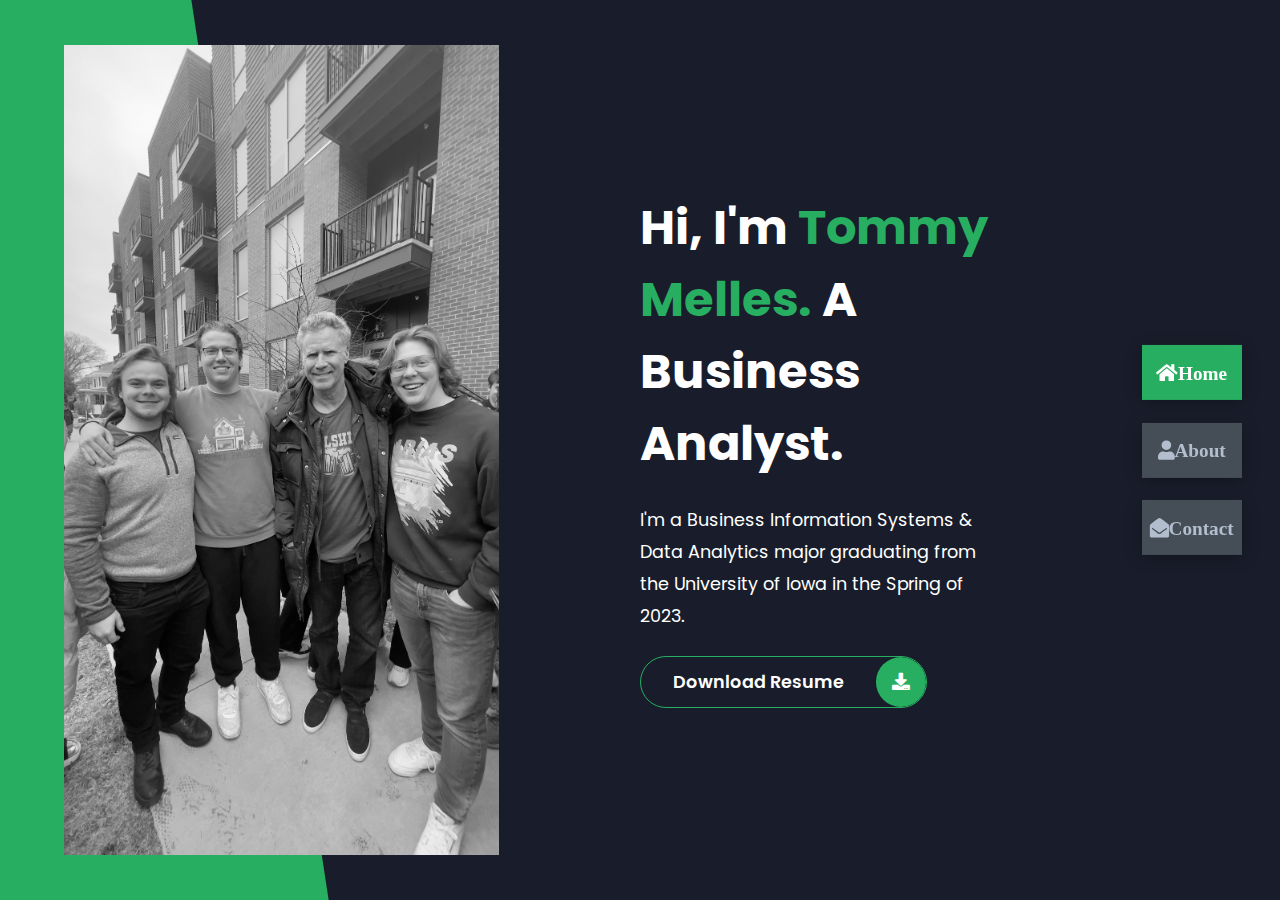
==== index.html @ e0d71892 "fixed resume naming" ====
<!DOCTYPE html>
<html lang="en">
<head>
    <meta charset="UTF-8">
    <meta http-equiv="X-UA-Compatible" content="IE=edge">
    <meta name="viewport" content="width=device-width, initial-scale=1.0">
    <title>Tommy Melles</title>
    <link rel="stylesheet" href="css/style.css">
    <link rel="preconnect" href="https://fonts.googleapis.com">
    <link rel="preconnect" href="https://fonts.gstatic.com" crossorigin>
    <link rel="stylesheet" href="https://cdnjs.cloudflare.com/ajax/libs/font-awesome/5.15.4/css/all.min.css" integrity="sha512-1ycn6IcaQQ40/MKBW2W4Rhis/DbILU74C1vSrLJxCq57o941Ym01SwNsOMqvEBFlcgUa6xLiPY/NS5R+E6ztJQ==" crossorigin="anonymous" referrerpolicy="no-referrer">
    <link href="https://fonts.googleapis.com/css2?family=Poppins:wght@400;500;600;700;800&display=swap" rel="stylesheet">
</head>

<!-- Google tag (gtag.js) -->
<script async src="https://www.googletagmanager.com/gtag/js?id=G-MXN6FZP008"></script>
<script>
  window.dataLayer = window.dataLayer || [];
  function gtag(){dataLayer.push(arguments);}
  gtag('js', new Date());

  gtag('config', 'G-MXN6FZP008');
</script>

<body class="main-content">
    <header class="container header active" id="home">
        <div class="header-content">
            <div class="left-header">
                <div class="h-shape"></div>
                <div class="image">
                    <img src="images/tommy.jpg" alt="">
                </div>
            </div>
            <div class="right-header">
                <h1 class="name">
                    Hi, I'm <span>Tommy Melles.</span>
                    A Business Analyst.
                </h1>
                <p>
                    I'm a Business Information Systems & Data Analytics major 
                    graduating from the University of Iowa in the Spring of 2023.
                </p>
                <div class="btn-con">
                    <a href="Thomas_Melles_Resume.docx" class="main-btn" download>
                        <span class="btn-text">Download Resume</span>
                        <span class="btn-icon"><i class="fas fa-download"></i></span>
                    </a>
                </div>
            </div>
        </div>
    </header>
    <main>
        
    </main>

    <div class="controls">
        <a href="index.html" class='control active-btn' data-id="home" Home>
            <i class="fas fa-home">Home</i>
        </a>
        <a href="about.html" class="control" data-id="about" About>
            <i class="fas fa-user">About</i>
        </a>
        <a href='contact.html' class="control" data-id="contact" Contact>
            <i class="fas fa-envelope-open">Contact</i>
        </a>
    </div>
</body>
</html>
---- css/style.css ----
* {
    margin: 0;
    padding: 0;
    box-sizing: border-box;
    list-style: none;
  }
  
  :root {
    --color-primary: #191d2b;
    --color-secondary: #27AE60;
    --color-white: #FFFFFF;
    --color-black: #000;
    --color-grey0: #f8f8f8;
    --color-grey-1: #dbe1e8;
    --color-grey-2: #b2becd;
    --color-grey-3: #6c7983;
    --color-grey-4: #454e56;
    --color-grey-5: #2a2e35;
    --color-grey-6: #12181b;
    --br-sm-2: 14px;
    --box-shadow-1: 0 3px 15px rgba(0,0,0,.3);
  }
  
  .light-mode {
    --color-primary: #FFFFFF;
    --color-secondary: #F56692;
    --color-white: #454e56;
    --color-black: #000;
    --color-grey0: #f8f8f8;
    --color-grey-1: #6c7983;
    --color-grey-2: #6c7983;
    --color-grey-3: #6c7983;
    --color-grey-4: #454e56;
    --color-grey-5: #f8f8f8;
    --color-grey-6: #12181b;
  }
  
  body {
    background-color: var(--color-primary);
    font-family: "Poppins", sans-serif;
    font-size: 1.1rem;
    color: var(--color-white);
    transition: all 0.4s ease-in-out;
  }
  
  a {
    display: inline-block;
    text-decoration: none;
    color: inherit;
    font-family: inherit;
  }
  
  header {
    min-height: 100vh;
    color: var(--color-white);
    overflow: hidden;
    padding: 0 !important;
  }
  
  section {
    min-height: 100vh;
    width: 100%;
    position: absolute;
    left: 0;
    top: 0;
    padding: 3rem 18rem;
  }
  
  .container {
    display: none;
    transform: translateY(-100%) scale(0);
    transition: all 0.4s ease-in-out;
    background-color: var(--color-primary);
  }
  
  .active {
    display: block;
    animation: appear 1s ease-in-out;
    transform: translateY(0) scaleY(1);
  }
  @keyframes appear {
    0% {
      transform: translateY(-100%) scaleY(0);
    }
    100% {
      transform: translateY(0) scaleY(1);
    }
  }
  
  .controls {
    position: fixed;
    z-index: 10;
    top: 50%;
    right: 3%;
    display: flex;
    flex-direction: column;
    align-items: center;
    justify-content: center;
    transform: translateY(-50%);
  }
  .controls .control {
    padding: 1rem;
    cursor: pointer;
    background-color: var(--color-grey-4);
    width: 100px;
    height: 55px;
    display: flex;
    justify-content: center;
    align-items: center;
    margin: 0.7rem 0;
    box-shadow: var(--box-shadow-1);
  }
  .controls .control i {
    font-size: 1.2rem;
    color: var(--color-grey-2);
    pointer-events: none;
  }
  .controls .active-btn {
    background-color: var(--color-secondary);
    transition: all 0.4s ease-in-out;
  }
  .controls .active-btn i {
    color: var(--color-white);
  }
  
  .theme-btn {
    top: 5%;
    right: 3%;
    width: 70px;
    height: 70px;
    border-radius: 50%;
    background-color: var(--color-grey-4);
    cursor: pointer;
    position: fixed;
    display: flex;
    justify-content: center;
    align-items: center;
    box-shadow: 0 3px 15px rgba(0, 0, 0, 0.3);
    transition: all 0.1s ease-in-out;
  }
  .theme-btn:active {
    transform: translateY(-3px);
  }
  .theme-btn i {
    font-size: 1.4rem;
    color: var(--color-grey-2);
    pointer-events: none;
  }
  
  /*Header-content*/
  .header-content {
    display: grid;
    grid-template-columns: repeat(2, 1fr);
    min-height: 100vh;
  }
  .header-content .left-header {
    display: flex;
    align-items: center;
    position: relative;
  }
  .header-content .left-header .h-shape {
    transition: all 0.4s ease-in-out;
    width: 65%;
    height: 100%;
    background-color: var(--color-secondary);
    position: absolute;
    left: 0;
    top: 0;
    z-index: -1;
    clip-path: polygon(0 0, 46% 0, 79% 100%, 0% 100%);
  }
  .header-content .left-header .image {
    border-radius: var(--br-sm-2);
    height: 90%;
    width: 68%;
    margin-left: 4rem;
    background-color: var(--color-black);
    transition: all 0.4s ease-in-out;
  }
  .header-content .left-header .image img {
    width: 100%;
    height: 100%;
    object-fit: cover;
    transition: all 0.4s ease-in-out;
    filter: grayscale(100%);
  }
  .header-content .left-header .image img:hover {
    filter: grayscale(0);
  }
  .header-content .right-header {
    display: flex;
    flex-direction: column;
    justify-content: center;
    padding-right: 18rem;
  }
  .header-content .right-header .name {
    font-size: 3rem;
  }
  .header-content .right-header .name span {
    color: var(--color-secondary);
  }
  .header-content .right-header p {
    margin: 1.5rem 0;
    line-height: 2rem;
  }
  
  /*About*/
  .about-container {
    display: grid;
    grid-template-columns: repeat(2, 1fr);
    padding-top: 3.5rem;
    padding-bottom: 5rem;
    margin-left: 50px;
    margin-right:200px;
    
  }
  .about-container .right-about {
    display: grid;
    grid-template-columns: repeat(2, 1fr);
    grid-gap: 2rem;
  }
  .about-container .right-about .about-item {
    border: 1px solid var(--color-grey-5);
    border-radius: 5px;
    transition: all 0.4s ease-in-out;
    box-shadow: 1px 2px 15px rgba(0, 0, 0, 0.1);
  }
  .about-container .right-about .about-item:hover {
    cursor: default;
    transform: translateY(-5px);
    border: 1px solid var(--color-secondary);
    box-shadow: 1px 4px 15px rgba(0, 0, 0, 0.32);
  }
  .about-container .right-about .about-item .abt-text {
    padding: 1.5rem;
    display: flex;
    flex-direction: column;
  }
  .about-container .right-about .about-item .abt-text .large-text {
    font-size: 3rem;
    font-weight: 700;
    color: var(--color-secondary);
  }
  .about-container .right-about .about-item .abt-text .small-text {
    padding-left: 3rem;
    position: relative;
    text-transform: uppercase;
    font-size: 1.2rem;
    color: var(--color-grey-1);
    letter-spacing: 2px;
  }
  .about-container .right-about .about-item .abt-text .small-text::before {
    content: "";
    position: absolute;
    left: 0;
    top: 15px;
    width: 2rem;
    height: 2px;
    background-color: var(--color-grey-5);
  }
  .about-container .left-about {
    padding-right: 5rem;
  }
  .about-container .left-about p {
    line-height: 2rem;
    padding: 1rem;
    color: var(--color-grey-1);
  }
  .about-container .left-about h4 {
    font-size: 2rem;
    text-transform: uppercase;
  }
  
  .about-stats {
    padding-bottom: 4rem;
  }
  .about-stats .progress-bars {
    display: grid;
    grid-template-columns: repeat(2, 1fr);
    grid-gap: 2rem;
  }
  .about-stats .progress-bars .progress-bar {
    display: flex;
    flex-direction: column;
  }
  .about-stats .progress-bars .progress-bar .prog-title {
    text-transform: uppercase;
    font-weight: 500;
  }
  .about-stats .progress-bars .progress-bar .progress-con {
    display: flex;
    align-items: center;
  }
  .about-stats .progress-bars .progress-bar .progress-con .prog-text {
    color: var(--color-grey-2);
  }
  .about-stats .progress-bars .progress-bar .progress-con .progress {
    width: 100%;
    height: 0.45rem;
    background-color: var(--color-grey-4);
    margin-left: 1rem;
    position: relative;
  }
  .about-stats .progress-bars .progress-bar .progress-con .progress span {
    position: absolute;
    top: 0;
    left: 0;
    height: 100%;
    background-color: var(--color-secondary);
    transition: all 0.4s ease-in-out;
    width: 60%;
  }
  .about-stats .progress-bars .progress-bar .progress-con .progress .html {
    width: 80%;
  }
  .about-stats .progress-bars .progress-bar .progress-con .progress .css {
    width: 95%;
  }
  .about-stats .progress-bars .progress-bar .progress-con .progress .js {
    width: 75%;
  }
  .about-stats .progress-bars .progress-bar .progress-con .progress .react {
    width: 60%;
  }
  .about-stats .progress-bars .progress-bar .progress-con .progress .node {
    width: 87%;
  }
  .about-stats .progress-bars .progress-bar .progress-con .progress .python {
    width: 70%;
  }
  
  .stat-title {
    text-transform: uppercase;
    font-size: 1.4rem;
    text-align: center;
    padding: 3.5rem 0;
    position: relative;
  }
  .stat-title::before {
    content: "";
    position: absolute;
    left: 50%;
    top: 0;
    width: 40%;
    height: 1px;
    background-color: var(--color-grey-5);
    transform: translateX(-50%);
  }
  
  /*Timeline*/
  .timeline {
    display: grid;
    grid-template-columns: repeat(2, 1fr);
    grid-gap: 2rem;
    padding-bottom: 3rem;
  }
  .timeline .timeline-item {
    position: relative;
    padding-left: 3rem;
    border-left: 1px solid var(--color-grey-5);
  }
  .timeline .timeline-item .tl-icon {
    position: absolute;
    left: -27px;
    top: 0;
    background-color: var(--color-secondary);
    width: 50px;
    height: 50px;
    border-radius: 50%;
    display: flex;
    align-items: center;
    justify-content: center;
  }
  .timeline .timeline-item .tl-icon i {
    font-size: 1.3rem;
  }
  .timeline .timeline-item .tl-duration {
    padding: 0.2rem 0.6rem;
    background-color: var(--color-grey-5);
    border-radius: 15px;
    display: inline-block;
    font-size: 0.8rem;
    text-transform: uppercase;
    font-weight: 500;
  }
  .timeline .timeline-item h5 {
    padding: 1rem 0;
    text-transform: uppercase;
    font-size: 1.3rem;
    font-weight: 600;
  }
  .timeline .timeline-item h5 span {
    color: var(--color-grey-2);
    font-weight: 500;
    font-size: 1.2rem;
  }
  .timeline .timeline-item p {
    color: var(--color-grey-2);
  }
  
  .port-text {
    padding: 2rem 0;
    text-align: center;
  }
  
  .portfolios {
    display: grid;
    grid-template-columns: repeat(3, 1fr);
    grid-gap: 2rem;
    margin-top: 3rem;
  }
  .portfolios .portfolio-item {
    position: relative;
    border-radius: 15px;
  }
  .portfolios .portfolio-item img {
    width: 100%;
    height: 300px;
    object-fit: cover;
    border-radius: 15px;
  }
  .portfolios .portfolio-item .hover-items {
    width: 100%;
    height: 100%;
    background-color: var(--color-secondary);
    position: absolute;
    left: 0;
    top: 0;
    border-radius: 15px;
    display: flex;
    justify-content: center;
    align-items: center;
    flex-direction: column;
    opacity: 0;
    transform: scale(0);
    transition: all 0.4s ease-in-out;
  }
  .portfolios .portfolio-item .hover-items h3 {
    font-size: 1.5rem;
    color: var(--color-white);
    margin-bottom: 1.5rem;
  }
  .portfolios .portfolio-item .hover-items .icons {
    display: flex;
    justify-content: center;
    align-items: center;
  }
  .portfolios .portfolio-item .hover-items .icons .icon {
    background-color: var(--color-primary);
    border-radius: 50%;
    width: 50px;
    height: 50px;
    display: flex;
    align-items: center;
    justify-content: center;
    margin: 0 1rem;
    cursor: pointer;
    transition: all 0.4s ease-in-out;
  }
  .portfolios .portfolio-item .hover-items .icons .icon i {
    font-size: 1.5rem;
    color: var(--color-white);
    margin: 0 1rem;
  }
  .portfolios .portfolio-item .hover-items .icons .icon:hover {
    background-color: var(--color-white);
  }
  .portfolios .portfolio-item .hover-items .icons .icon:hover i {
    color: var(--color-primary);
  }
  
  .portfolio-item:hover .hover-items {
    opacity: 1;
    transform: scale(1);
  }
  
  
  .contact-content-con {
    display: flex;
    padding-top: 3.5rem;
    margin-top: 25px;
    margin-left: 100px;
    margin-right: 200px;
  }
  .contact-content-con .left-contact {
    flex: 2;
  }
  .contact-content-con .left-contact h4 {
    margin-top: 1rem;
    font-size: 2rem;
    text-transform: uppercase;
  }
  .contact-content-con .left-contact p {
    margin: 1rem 0;
    line-height: 2rem;
  }
  .contact-content-con .left-contact .contact-info .contact-item {
    display: flex;
    align-items: center;
    justify-content: space-between;
  }
  .contact-content-con .left-contact .contact-info .contact-item p {
    margin: 0.3rem 0 !important;
    padding: 0 !important;
  }
  .contact-content-con .left-contact .contact-info .contact-item .icon {
    display: grid;
    grid-template-columns: 40px 1fr;
  }
  .contact-content-con .left-contact .contact-info .contact-item .icon i {
    display: flex;
    align-items: center;
    font-size: 1.3rem;
  }
  .contact-content-con .left-contact .contact-icon {
    display: flex;
    margin-top: 2rem;
  }
  .contact-content-con .left-contact .contact-icon a {
    display: flex;
    align-items: center;
    color: var(--color-white);
    background-color: var(--color-grey-5);
    cursor: pointer;
    justify-content: center;
    width: 50px;
    height: 50px;
    border-radius: 50%;
    margin: 0 0.4rem;
    transition: all 0.4s ease-in-out;
  }
  .contact-content-con .left-contact .contact-icon a:hover {
    background-color: var(--color-secondary);
  }
  .contact-content-con .left-contact .contact-icon a:hover i {
    color: var(--color-primary);
  }
  .contact-content-con .left-contact .contact-icon a i {
    display: flex;
    align-items: center;
    justify-content: center;
    font-size: 1.3rem;
  }
  .contact-content-con .right-contact {
    flex: 3;
    margin-left: 3rem;
  }
  .contact-content-con .right-contact .input-control {
    margin: 1.5rem 0;
  }
  .contact-content-con .right-contact .input-control input, .contact-content-con .right-contact .input-control textarea {
    border-radius: 30px;
    font-weight: inherit;
    font-size: inherit;
    font-family: inherit;
    padding: 0.8rem 1.1rem;
    outline: none;
    border: none;
    background-color: var(--color-grey-5);
    width: 100%;
    color: var(--color-white);
    resize: none;
  }
  .contact-content-con .right-contact .i-c-2 {
    display: flex;
  }
  .contact-content-con .right-contact .i-c-2 :last-child {
    margin-left: 1.5rem;
  }
  .contact-content-con .right-contact .submit-btn {
    display: flex;
    justify-content: flex-start;
  }
  
  /*Independed components*/
  .btn-con {
    display: flex;
    align-self: flex-start;
  }
  
  .main-btn {
    border-radius: 30px;
    color: inherit;
    font-weight: 600;
    position: relative;
    border: 1px solid var(--color-secondary);
    display: flex;
    align-self: flex-start;
    align-items: center;
    overflow: hidden;
  }
  .main-btn .btn-text {
    padding: 0 2rem;
  }
  .main-btn .btn-icon {
    background-color: var(--color-secondary);
    display: flex;
    align-items: center;
    justify-content: center;
    border-radius: 50%;
    padding: 1rem;
  }
  .main-btn::before {
    content: "";
    position: absolute;
    top: 0;
    right: 0;
    transform: translateX(100%);
    transition: all 0.4s ease-out;
    z-index: -1;
  }
  .main-btn:hover {
    transition: all 0.4s ease-out;
  }
  .main-btn:hover::before {
    width: 100%;
    height: 100%;
    background-color: var(--color-secondary);
    transform: translateX(0);
    transition: all 0.4s ease-out;
  }
  
  .main-title {
    text-align: center;
  }
  .main-title h2 {
    position: relative;
    text-transform: uppercase;
    font-size: 4rem;
    font-weight: 700;
  }
  .main-title h2 span {
    color: var(--color-secondary);
  }
  .main-title h2 .bg-text {
    position: absolute;
    top: 50%;
    left: 50%;
    color: var(--color-grey-5);
    transition: all 0.4s ease-in-out;
    z-index: -1;
    transform: translate(-50%, -50%);
    font-weight: 800;
    font-size: 6.3rem;
  }
  
  .about-container .left-about p {
    padding-left: 0;
  }
  
  @media screen and (max-width: 600px) {
    header {
      padding: 0 !important;
    }
  
    .theme-btn {
      width: 50px;
      height: 50px;
    }
  
    .header-content {
      grid-template-columns: repeat(1, 1fr);
      padding-bottom: 6rem;
    }
  
    .left-header .h-shape {
      display: none;
    }
  
    .right-header {
      grid-row: 1;
      padding-right: 0rem !important;
      width: 90%;
      margin: 0 auto;
    }
    .right-header .name {
      font-size: 2.5rem !important;
      text-align: center;
      padding-top: 3rem;
    }
  
    .header-content .left-header .image {
      margin: 0 auto;
      width: 90%;
    }
  
    .controls {
      top: auto;
      bottom: 0;
      flex-direction: row;
      justify-content: center;
      left: 50%;
      transform: translateX(-50%);
      width: 100%;
      background-color: var(--color-grey-5);
    }
    .controls .control {
      margin: 1rem 0.3rem;
    }
  
    .about-container {
      grid-template-columns: repeat(1, 1fr);
    }
    .about-container .right-about {
      grid-template-columns: repeat(1, 1fr);
      padding-top: 2.5rem;
    }
    .about-container .left-about {
      padding-right: 0;
    }
    .about-container .left-about p {
      padding-left: 0;
    }
  
    .timeline {
      grid-template-columns: repeat(1, 1fr);
      padding-bottom: 6rem;
    }
  
    .container {
      padding: 2rem 2.5rem !important;
    }
  
    .about-stats .progress-bars {
      grid-template-columns: repeat(1, 1fr);
    }
  
    .portfolios {
      grid-template-columns: repeat(1, 1fr);
      padding-bottom: 6rem;
      margin-top: 1rem;
    }
  
    .blogs {
      grid-template-columns: repeat(1, 1fr);
      padding-bottom: 6rem;
    }
  
    .contact-content-con {
      flex-direction: column;
    }
    .contact-content-con .right-contact {
      margin-left: 0;
      margin-top: 2.5rem;
    }
  
    .contact-content-con .right-contact .i-c-2 {
      flex-direction: column;
    }
  
    .contact-content-con .right-contact .i-c-2 :last-child {
      margin-left: 0;
      margin-top: 1.5rem;
    }
  
    .contact-content-con .right-contact {
      margin-bottom: 6rem;
    }
  
    .contact-item {
      flex-direction: column;
      margin: 1rem 0;
    }
    .contact-item p {
      font-size: 15px;
      color: var(--color-grey-2);
    }
    .contact-item span {
      font-size: 15px;
    }
    .contact-item .icon {
      grid-template-columns: 25px 1fr;
    }
  
    .main-title h2 {
      font-size: 2rem;
    }
    .main-title h2 span {
      font-size: 2.3rem;
    }
    .main-title h2 .bg-text {
      font-size: 2.3rem;
    }
  }
  @media screen and (max-width: 1432px) {
    .container {
      padding: 7rem 11rem;
    }
  
    .contact-content-con {
      flex-direction: column;
    }
    .contact-content-con .right-contact {
      margin-left: 0;
      margin-top: 2.5rem;
    }
  
    .contact-content-con .right-contact .i-c-2 {
      flex-direction: column;
    }
  
    .contact-content-con .right-contact .i-c-2 :last-child {
      margin-left: 0;
      margin-top: 1.5rem;
    }
  
    .contact-content-con .right-contact {
      margin-bottom: 6rem;
    }
  
    .main-title h2 .bg-text {
      font-size: 5.5rem;
    }
  }
  @media screen and (max-width: 1250px) {
    .blogs {
      grid-template-columns: repeat(2, 1fr);
      margin-top: 6rem;
    }
  
    .portfolios {
      grid-template-columns: repeat(2, 1fr);
    }
  
    .header-content .right-header {
      padding-right: 9rem;
    }
  }
  @media screen and (max-width: 660px) {
    .blogs {
      grid-template-columns: repeat(1, 1fr);
    }
  
    .portfolios {
      grid-template-columns: repeat(1, 1fr);
    }
  }
  @media screen and (max-width: 1070px) {
    .about-container {
      grid-template-columns: repeat(1, 1fr);
    }
    .about-container .right-about {
      padding-top: 2.5rem;
    }
  
    .main-title h2 {
      font-size: 4rem;
    }
    .main-title h2 span {
      font-size: 4rem;
    }
    .main-title h2 .bg-text {
      font-size: 4.5rem;
    }
  }
  @media screen and (max-width: 970px) {
    .container {
      padding: 7rem 6rem;
    }
  
    .about-container .left-about {
      padding-right: 0rem;
    }
  
    .header-content {
      grid-template-columns: repeat(1, 1fr);
      padding-bottom: 6rem;
    }
  
    .left-header .h-shape {
      display: none;
    }
    .left-header .image {
      width: 90% !important;
      margin: 0 auto !important;
    }
  
    .right-header {
      grid-row: 1;
      padding-right: 0rem !important;
      width: 90%;
      margin: 0 auto;
    }
    .right-header .name {
      font-size: 2.5rem !important;
      text-align: center;
      padding-top: 3rem;
    }
  }
  @media screen and (max-width: 700px) {
    .container {
      padding: 7rem 3rem;
    }
  
    .about-stats .progress-bars {
      grid-template-columns: repeat(1, 1fr);
    }
  
    .about-container .right-about {
      grid-template-columns: repeat(1, 1fr);
    }
  
    .timeline {
      grid-template-columns: repeat(1, 1fr);
    }
  
    .main-title h2 {
      font-size: 3rem;
    }
    .main-title h2 span {
      font-size: 3rem;
    }
    .main-title h2 .bg-text {
      font-size: 4rem;
    }
  }
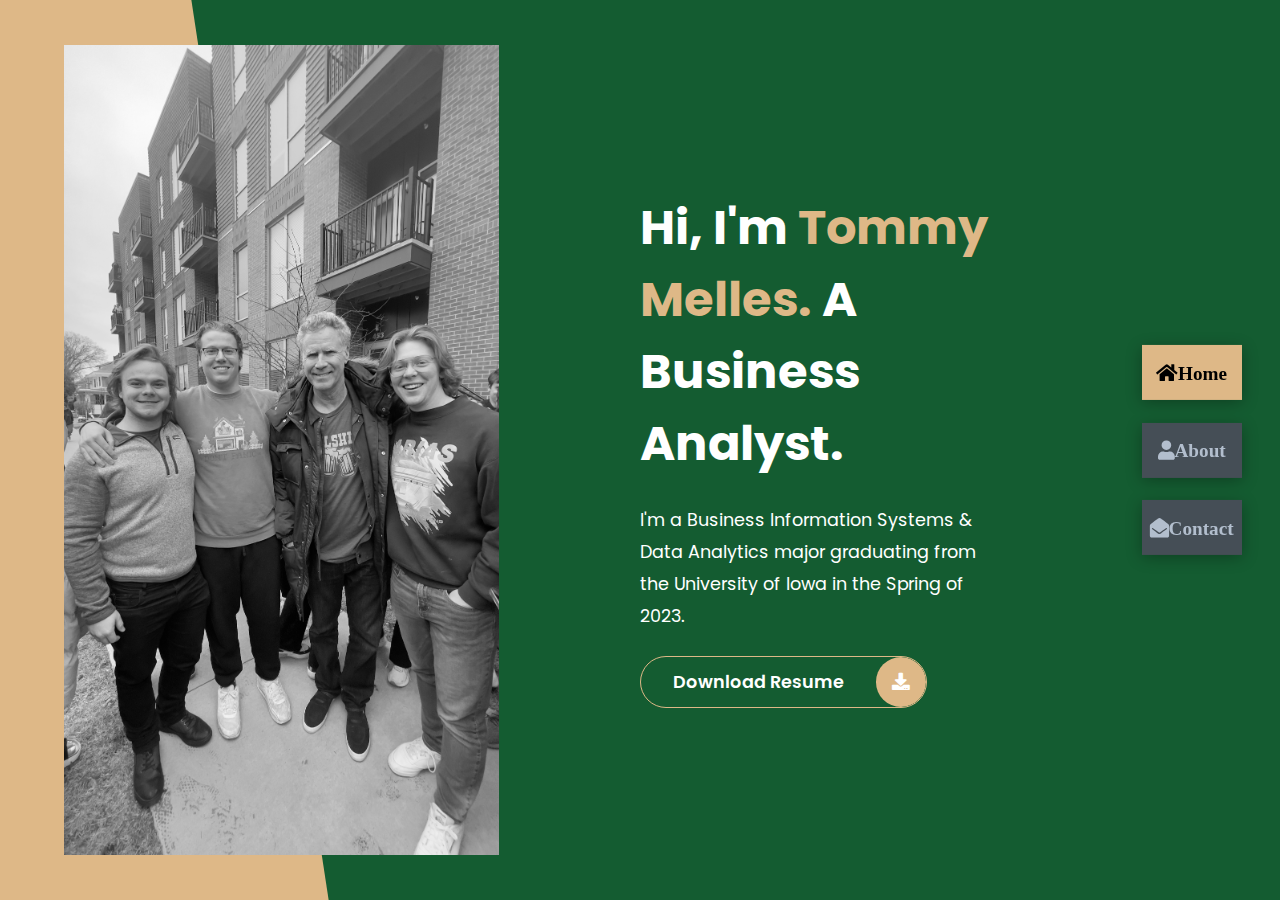
==== commit 0a7e8701: "added favicon to index page" ====
--- a/index.html
+++ b/index.html
@@ -10,6 +10,12 @@
     <link rel="preconnect" href="https://fonts.gstatic.com" crossorigin>
     <link rel="stylesheet" href="https://cdnjs.cloudflare.com/ajax/libs/font-awesome/5.15.4/css/all.min.css" integrity="sha512-1ycn6IcaQQ40/MKBW2W4Rhis/DbILU74C1vSrLJxCq57o941Ym01SwNsOMqvEBFlcgUa6xLiPY/NS5R+E6ztJQ==" crossorigin="anonymous" referrerpolicy="no-referrer">
     <link href="https://fonts.googleapis.com/css2?family=Poppins:wght@400;500;600;700;800&display=swap" rel="stylesheet">
+
+    <link rel="apple-touch-icon" sizes="180x180" href="images/favicon_io/apple-touch-icon.png">
+    <link rel="icon" type="image/png" sizes="32x32" href="images/favicon_io/favicon-32x32.png">
+    <link rel="icon" type="image/png" sizes="16x16" href="images/favicon_io/favicon-16x16.png">
+    <link rel="manifest" href="images/favicon_io/site.webmanifest">
+
 </head>
 
 <!-- Google tag (gtag.js) -->
@@ -41,7 +47,7 @@
                     graduating from the University of Iowa in the Spring of 2023.
                 </p>
                 <div class="btn-con">
-                    <a href="Thomas_Melles_Resume.docx" class="main-btn" download>
+                    <a href="Thomas-Melles-Resume.docx" class="main-btn" download>
                         <span class="btn-text">Download Resume</span>
                         <span class="btn-icon"><i class="fas fa-download"></i></span>
                     </a>
--- a/css/style.css
+++ b/css/style.css
@@ -6,8 +6,8 @@
   }
   
   :root {
-    --color-primary: #191d2b;
-    --color-secondary: #27AE60;
+    --color-primary: #145C31;
+    --color-secondary: #deb887;
     --color-white: #FFFFFF;
     --color-black: #000;
     --color-grey0: #f8f8f8;
@@ -120,7 +120,7 @@
     transition: all 0.4s ease-in-out;
   }
   .controls .active-btn i {
-    color: var(--color-white);
+    color: var(--color-black);
   }
   
   .theme-btn {
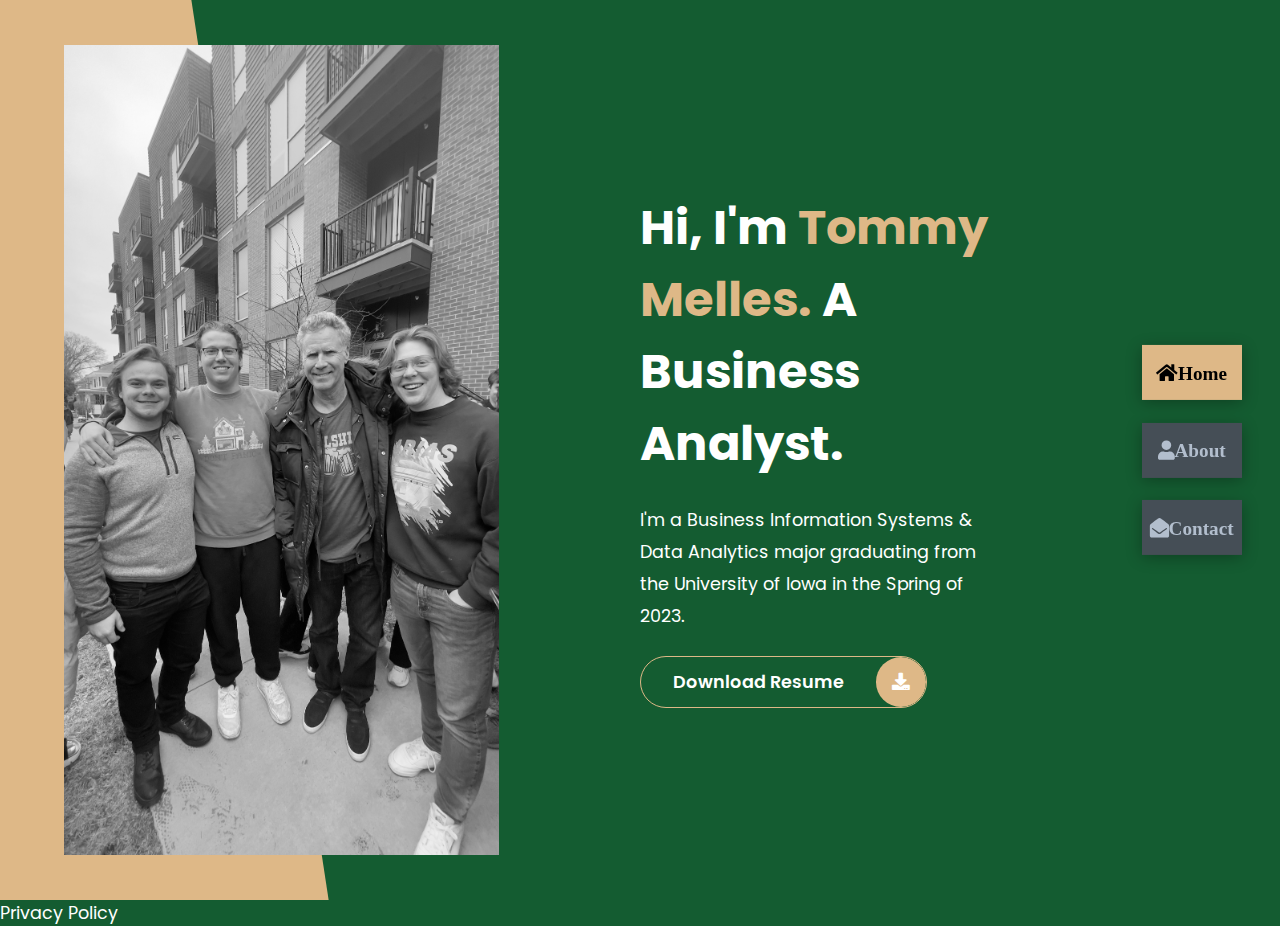
==== commit 84932450: "added page and added initial link to page" ====
--- a/index.html
+++ b/index.html
@@ -71,4 +71,6 @@
         </a>
     </div>
 </body>
+<footer>
+    <a href="privacy-policy.html" >Privacy Policy</a>
 </html>--- a/css/style.css
+++ b/css/style.css
@@ -346,7 +346,10 @@
     background-color: var(--color-grey-5);
     transform: translateX(-50%);
   }
-  
+  /*Privacy*/
+  .recolor {
+    color: var(--color-secondary) ;
+  }
   /*Timeline*/
   .timeline {
     display: grid;
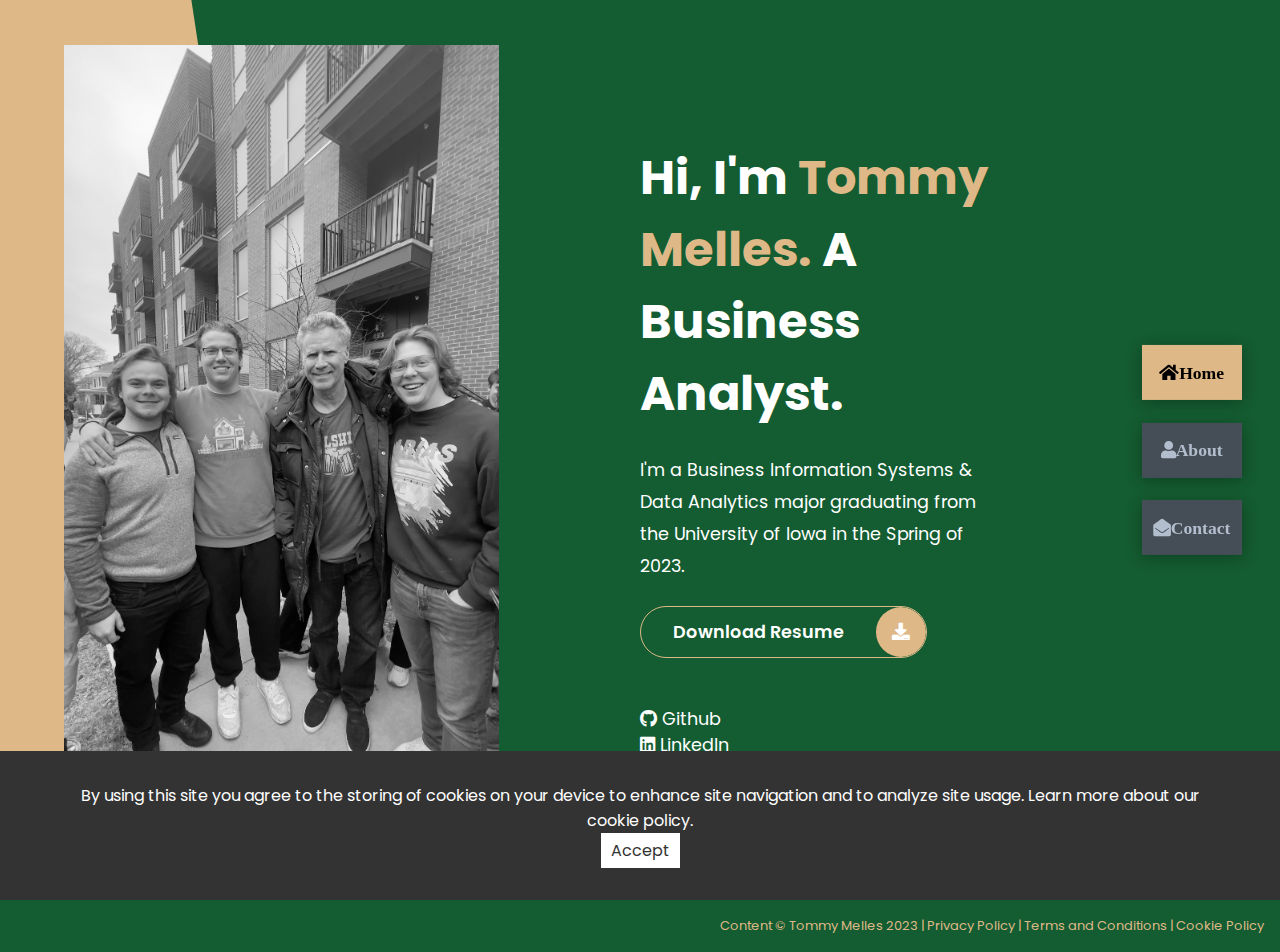
==== commit 9a260494: "cookies page and fix incons" ====
--- a/index.html
+++ b/index.html
@@ -15,7 +15,8 @@
     <link rel="icon" type="image/png" sizes="32x32" href="images/favicon_io/favicon-32x32.png">
     <link rel="icon" type="image/png" sizes="16x16" href="images/favicon_io/favicon-16x16.png">
     <link rel="manifest" href="images/favicon_io/site.webmanifest">
-
+    <link rel="stylesheet" href="css/cookie-popup.css">
+    
 </head>
 
 <!-- Google tag (gtag.js) -->
@@ -27,6 +28,7 @@
 
   gtag('config', 'G-MXN6FZP008');
 </script>
+
 
 <body class="main-content">
     <header class="container header active" id="home">
@@ -52,6 +54,20 @@
                         <span class="btn-icon"><i class="fas fa-download"></i></span>
                     </a>
                 </div>
+                <p>
+                </p>
+                <div class="contact-item">
+                    <div class="icon">
+                        <i class="fab fa-github"></i>
+                        <a href="https://github.com/Mellestom">Github</a>
+                    </div>
+                </div>
+                <div class="contact-item">
+                    <div class="icon">
+                        <i class="fab fa-linkedin"></i>
+                        <a href="https://www.linkedin.com/in/tommymelles/">LinkedIn</a>
+                    </div>
+                </div>
             </div>
         </div>
     </header>
@@ -70,7 +86,24 @@
             <i class="fas fa-envelope-open">Contact</i>
         </a>
     </div>
+    <div id="cookie-popup">
+        <p>
+          By using this site you agree to the storing of cookies on your device to
+          enhance site navigation and to analyze site usage. Learn more about our
+          <a href="cookie-policy.html">cookie policy</a>.
+        </p>
+        <p>
+          <button id="accept-cookies">Accept</button>
+        </p>
+      </div>
+    <script src="cookie-popup.js"></script>
 </body>
-<footer>
-    <a href="privacy-policy.html" >Privacy Policy</a>
+<footer class="footer-index">
+    <p> Content © Tommy Melles 2023 |
+    <a href="privacy-policy.html" >Privacy Policy</a> |
+    <a href="terms.html">Terms and Conditions</a> |
+    <a href="cookie-policy.html"> Cookie Policy</a>
+
+
+    </p>
 </html>--- a/css/style.css
+++ b/css/style.css
@@ -66,6 +66,7 @@
     padding: 3rem 18rem;
   }
   
+  
   .container {
     display: none;
     transform: translateY(-100%) scale(0);
@@ -85,6 +86,9 @@
     100% {
       transform: translateY(0) scaleY(1);
     }
+  }
+  .secondcolor {
+    color:var(--color-secondary)
   }
   
   .controls {
@@ -111,7 +115,6 @@
     box-shadow: var(--box-shadow-1);
   }
   .controls .control i {
-    font-size: 1.2rem;
     color: var(--color-grey-2);
     pointer-events: none;
   }
@@ -224,6 +227,7 @@
     border-radius: 5px;
     transition: all 0.4s ease-in-out;
     box-shadow: 1px 2px 15px rgba(0, 0, 0, 0.1);
+    background-color: #023014;
   }
   .about-container .right-about .about-item:hover {
     cursor: default;
@@ -309,24 +313,6 @@
     background-color: var(--color-secondary);
     transition: all 0.4s ease-in-out;
     width: 60%;
-  }
-  .about-stats .progress-bars .progress-bar .progress-con .progress .html {
-    width: 80%;
-  }
-  .about-stats .progress-bars .progress-bar .progress-con .progress .css {
-    width: 95%;
-  }
-  .about-stats .progress-bars .progress-bar .progress-con .progress .js {
-    width: 75%;
-  }
-  .about-stats .progress-bars .progress-bar .progress-con .progress .react {
-    width: 60%;
-  }
-  .about-stats .progress-bars .progress-bar .progress-con .progress .node {
-    width: 87%;
-  }
-  .about-stats .progress-bars .progress-bar .progress-con .progress .python {
-    width: 70%;
   }
   
   .stat-title {
@@ -346,9 +332,45 @@
     background-color: var(--color-grey-5);
     transform: translateX(-50%);
   }
+  /*Github/LinkedIn*/
+  .git {
+    color: var(--color-secondary);
+    border:1px solid var(--color-secondary);
+
+  }
+  /*Cookies*/
+  .list-align {
+    padding:2rem;
+    text-align: left;
+  }
+  .li-spacing {
+    margin:1rem;
+  }
+  /*Footer*/
+  .footer-index {
+    color: var(--color-secondary);
+    text-align: right;
+    padding: 1rem;
+    font-family: "Poppins", sans-serif;
+    font-size:small;
+  }
   /*Privacy*/
   .recolor {
     color: var(--color-secondary) ;
+  }
+  .center {
+    text-align:center;
+    padding-left: 10px;
+    padding-right: 10px;
+    padding-bottom: 20px;
+
+  }
+  .align-center {
+    align-content: center;
+  }
+  .priv-header {
+    text-align: center;
+    color:var(--color-secondary)
   }
   /*Timeline*/
   .timeline {
--- a/css/cookie-popup.css
+++ b/css/cookie-popup.css
@@ -0,0 +1,43 @@
+/* Cookie popup styles */
+
+@import url("https://fonts.googleapis.com/css2?family=Source+Code+Pro&display=swap");
+
+#cookie-popup {
+  font-family: "Poppins", sans-serif;
+  position: fixed;
+  bottom: 0;
+  left: 0;
+  right:0;
+  background-color: #333;
+  color: #fff;
+  padding: 2rem;
+  text-align: center;
+  font-size: 1rem;
+  max-width: 100%;
+  height: auto;
+  z-index: 9999;
+}
+
+#cookie-popup a {
+  color: #fff;
+}
+
+#cookie-popup a:hover {
+  color: lightpink;
+  text-decoration: underline;
+}
+
+#accept-cookies {
+  font-family: "Poppins", sans-serif;
+  background-color: #fff;
+  color: #333;
+  border: none;
+  padding: 5px 10px;
+  font-size: 1rem;
+  cursor: pointer;
+}
+
+#accept-cookies:hover {
+  background-color: lightpink;
+  transition: 0.4s;
+}
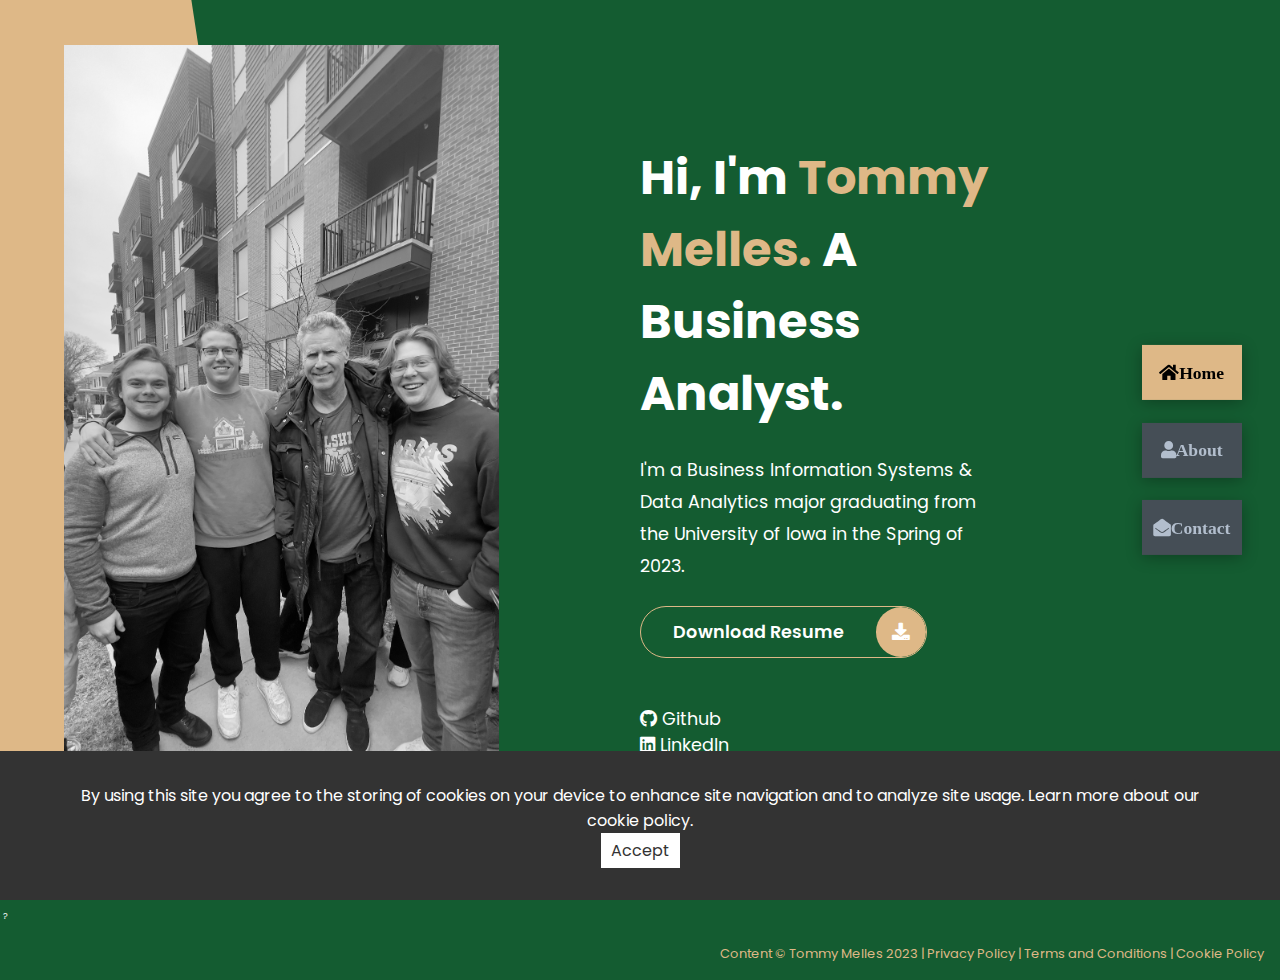
==== commit 2e2f2ccf: "added meta tags for social media" ====
--- a/index.html
+++ b/index.html
@@ -16,7 +16,23 @@
     <link rel="icon" type="image/png" sizes="16x16" href="images/favicon_io/favicon-16x16.png">
     <link rel="manifest" href="images/favicon_io/site.webmanifest">
     <link rel="stylesheet" href="css/cookie-popup.css">
-    
+
+    <meta name="description" content="A brief description of your portfolio">
+    <meta name="viewport" content="width=device-width, initial-scale=1.0">
+  
+  <!-- Twitter meta tags -->
+  <meta name="twitter:card" content="summary">
+  <meta name="twitter:site" content="@your-twitter-handle">
+  <meta name="twitter:title" content="Tommy Melles">
+  <meta name="twitter:description" content="A brief description of your portfolio">
+  <meta name="twitter:image" content="https://tommymelles.com/images/twitter.png">
+  
+  <!-- Open Graph meta tags -->
+  <meta property="og:type" content="website">
+  <meta property="og:title" content="Tommy Melles">
+  <meta property="og:description" content="A brief description of your portfolio">
+  <meta property="og:image" content="https://tommymelles.com/images/opengraph.png">
+  <meta property="og:url" content="https://tommymelles.com">
 </head>
 
 <!-- Google tag (gtag.js) -->
@@ -97,8 +113,11 @@
         </p>
       </div>
     <script src="cookie-popup.js"></script>
+    <a class="huh" href="game.html">?</a>
 </body>
 <footer class="footer-index">
+
+    
     <p> Content © Tommy Melles 2023 |
     <a href="privacy-policy.html" >Privacy Policy</a> |
     <a href="terms.html">Terms and Conditions</a> |
--- a/css/style.css
+++ b/css/style.css
@@ -149,7 +149,12 @@
     color: var(--color-grey-2);
     pointer-events: none;
   }
-  
+  .huh {
+    text-align: left;
+    margin-bottom: 0.3rem;
+    font-size: xx-small;
+    margin-left: 0.2rem;
+  }
   /*Header-content*/
   .header-content {
     display: grid;
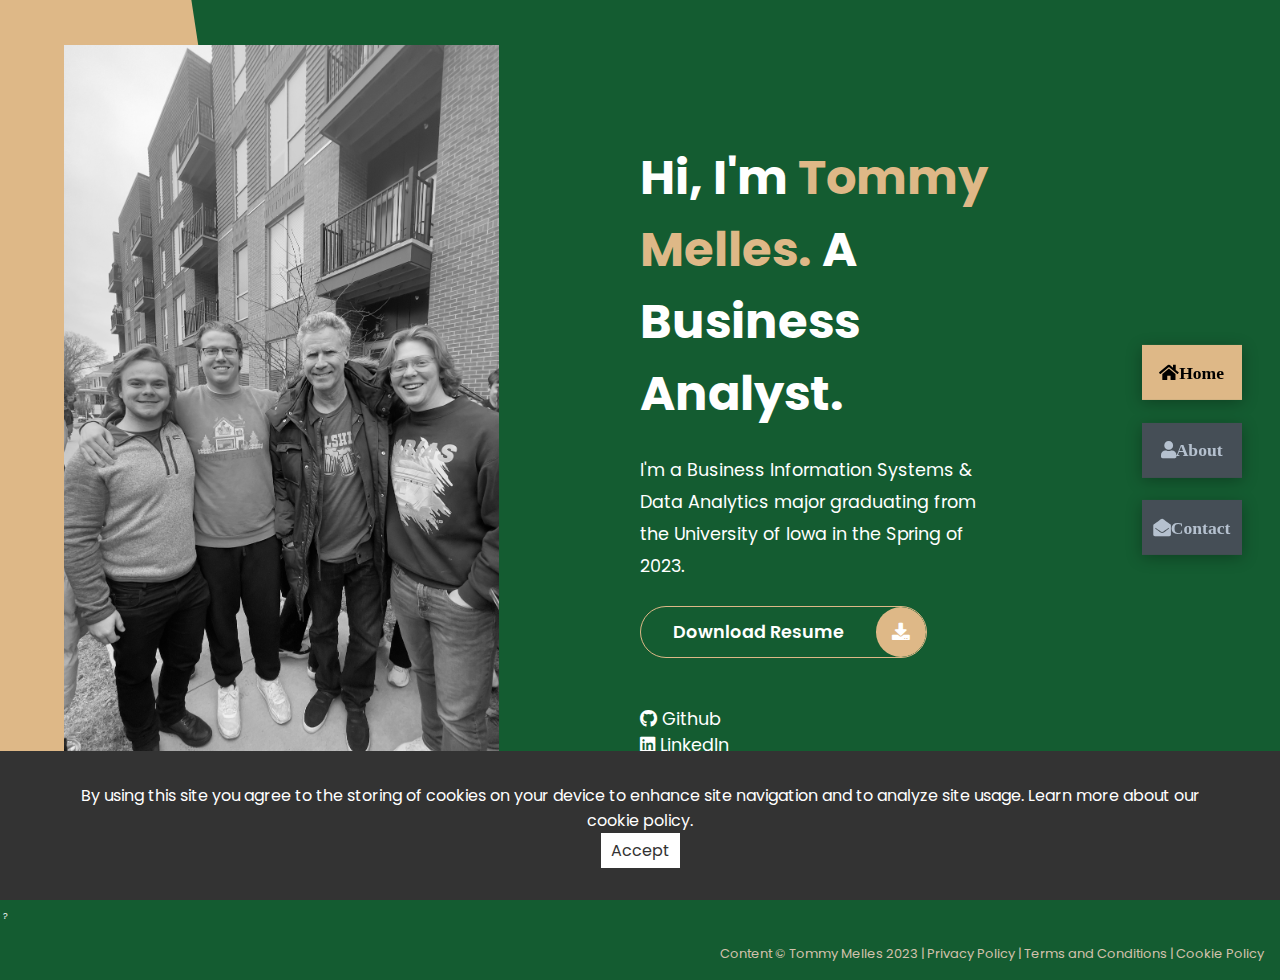
==== commit 1cbea3eb: "ensured each page validates with html" ====
--- a/index.html
+++ b/index.html
@@ -20,22 +20,21 @@
     <meta name="description" content="A brief description of your portfolio">
     <meta name="viewport" content="width=device-width, initial-scale=1.0">
   
-  <!-- Twitter meta tags -->
-  <meta name="twitter:card" content="summary">
-  <meta name="twitter:site" content="@your-twitter-handle">
-  <meta name="twitter:title" content="Tommy Melles">
-  <meta name="twitter:description" content="A brief description of your portfolio">
-  <meta name="twitter:image" content="https://tommymelles.com/images/twitter.png">
+    <!-- Twitter meta tags -->
+    <meta name="twitter:card" content="summary">
+    <meta name="twitter:site" content="@your-twitter-handle">
+    <meta name="twitter:title" content="Tommy Melles">
+    <meta name="twitter:description" content="A brief description of your portfolio">
+    <meta name="twitter:image" content="https://tommymelles.com/images/twitter.png">
   
-  <!-- Open Graph meta tags -->
-  <meta property="og:type" content="website">
-  <meta property="og:title" content="Tommy Melles">
-  <meta property="og:description" content="A brief description of your portfolio">
-  <meta property="og:image" content="https://tommymelles.com/images/opengraph.png">
-  <meta property="og:url" content="https://tommymelles.com">
-</head>
+    <!-- Open Graph meta tags -->
+    <meta property="og:type" content="website">
+    <meta property="og:title" content="Tommy Melles">
+    <meta property="og:description" content="A brief description of your portfolio">
+    <meta property="og:image" content="https://tommymelles.com/images/opengraph.png">
+    <meta property="og:url" content="https://tommymelles.com">
 
-<!-- Google tag (gtag.js) -->
+    <!-- Google tag (gtag.js) -->
 <script async src="https://www.googletagmanager.com/gtag/js?id=G-MXN6FZP008"></script>
 <script>
   window.dataLayer = window.dataLayer || [];
@@ -44,6 +43,10 @@
 
   gtag('config', 'G-MXN6FZP008');
 </script>
+
+</head>
+
+
 
 
 <body class="main-content">
@@ -92,13 +95,13 @@
     </main>
 
     <div class="controls">
-        <a href="index.html" class='control active-btn' data-id="home" Home>
+        <a href="index.html" class='control active-btn' data-id="home">
             <i class="fas fa-home">Home</i>
         </a>
         <a href="about.html" class="control" data-id="about" About>
             <i class="fas fa-user">About</i>
         </a>
-        <a href='contact.html' class="control" data-id="contact" Contact>
+        <a href='contact.html' class="control" data-id="contact">
             <i class="fas fa-envelope-open">Contact</i>
         </a>
     </div>
@@ -114,15 +117,12 @@
       </div>
     <script src="cookie-popup.js"></script>
     <a class="huh" href="game.html">?</a>
+    <footer class="footer-index">
+        <p> Content © Tommy Melles 2023 |
+        <a href="privacy-policy.html" >Privacy Policy</a> |
+        <a href="terms.html">Terms and Conditions</a> |
+        <a href="cookie-policy.html"> Cookie Policy</a>
+        </p>
+    </footer>
 </body>
-<footer class="footer-index">
-
-    
-    <p> Content © Tommy Melles 2023 |
-    <a href="privacy-policy.html" >Privacy Policy</a> |
-    <a href="terms.html">Terms and Conditions</a> |
-    <a href="cookie-policy.html"> Cookie Policy</a>
-
-
-    </p>
 </html>--- a/css/style.css
+++ b/css/style.css
@@ -115,7 +115,7 @@
     box-shadow: var(--box-shadow-1);
   }
   .controls .control i {
-    color: var(--color-grey-2);
+    color: #B5C1CF;
     pointer-events: none;
   }
   .controls .active-btn {
@@ -353,7 +353,7 @@
   }
   /*Footer*/
   .footer-index {
-    color: var(--color-secondary);
+    color: #D2C1AC;
     text-align: right;
     padding: 1rem;
     font-family: "Poppins", sans-serif;
@@ -509,8 +509,9 @@
     display: flex;
     padding-top: 3.5rem;
     margin-top: 25px;
-    margin-left: 100px;
-    margin-right: 200px;
+    margin-left: 5rem;
+    margin-right: 5rem;
+    align-content: center;
   }
   .contact-content-con .left-contact {
     flex: 2;
@@ -523,14 +524,17 @@
   .contact-content-con .left-contact p {
     margin: 1rem 0;
     line-height: 2rem;
+    align-content: center;
   }
   .contact-content-con .left-contact .contact-info .contact-item {
     display: flex;
     align-items: center;
-    justify-content: space-between;
+    justify-content: space-evenly;
   }
   .contact-content-con .left-contact .contact-info .contact-item p {
     margin: 0.3rem 0 !important;
+    margin-left: 3rem;
+    margin-right: 3rem;
     padding: 0 !important;
   }
   .contact-content-con .left-contact .contact-info .contact-item .icon {
